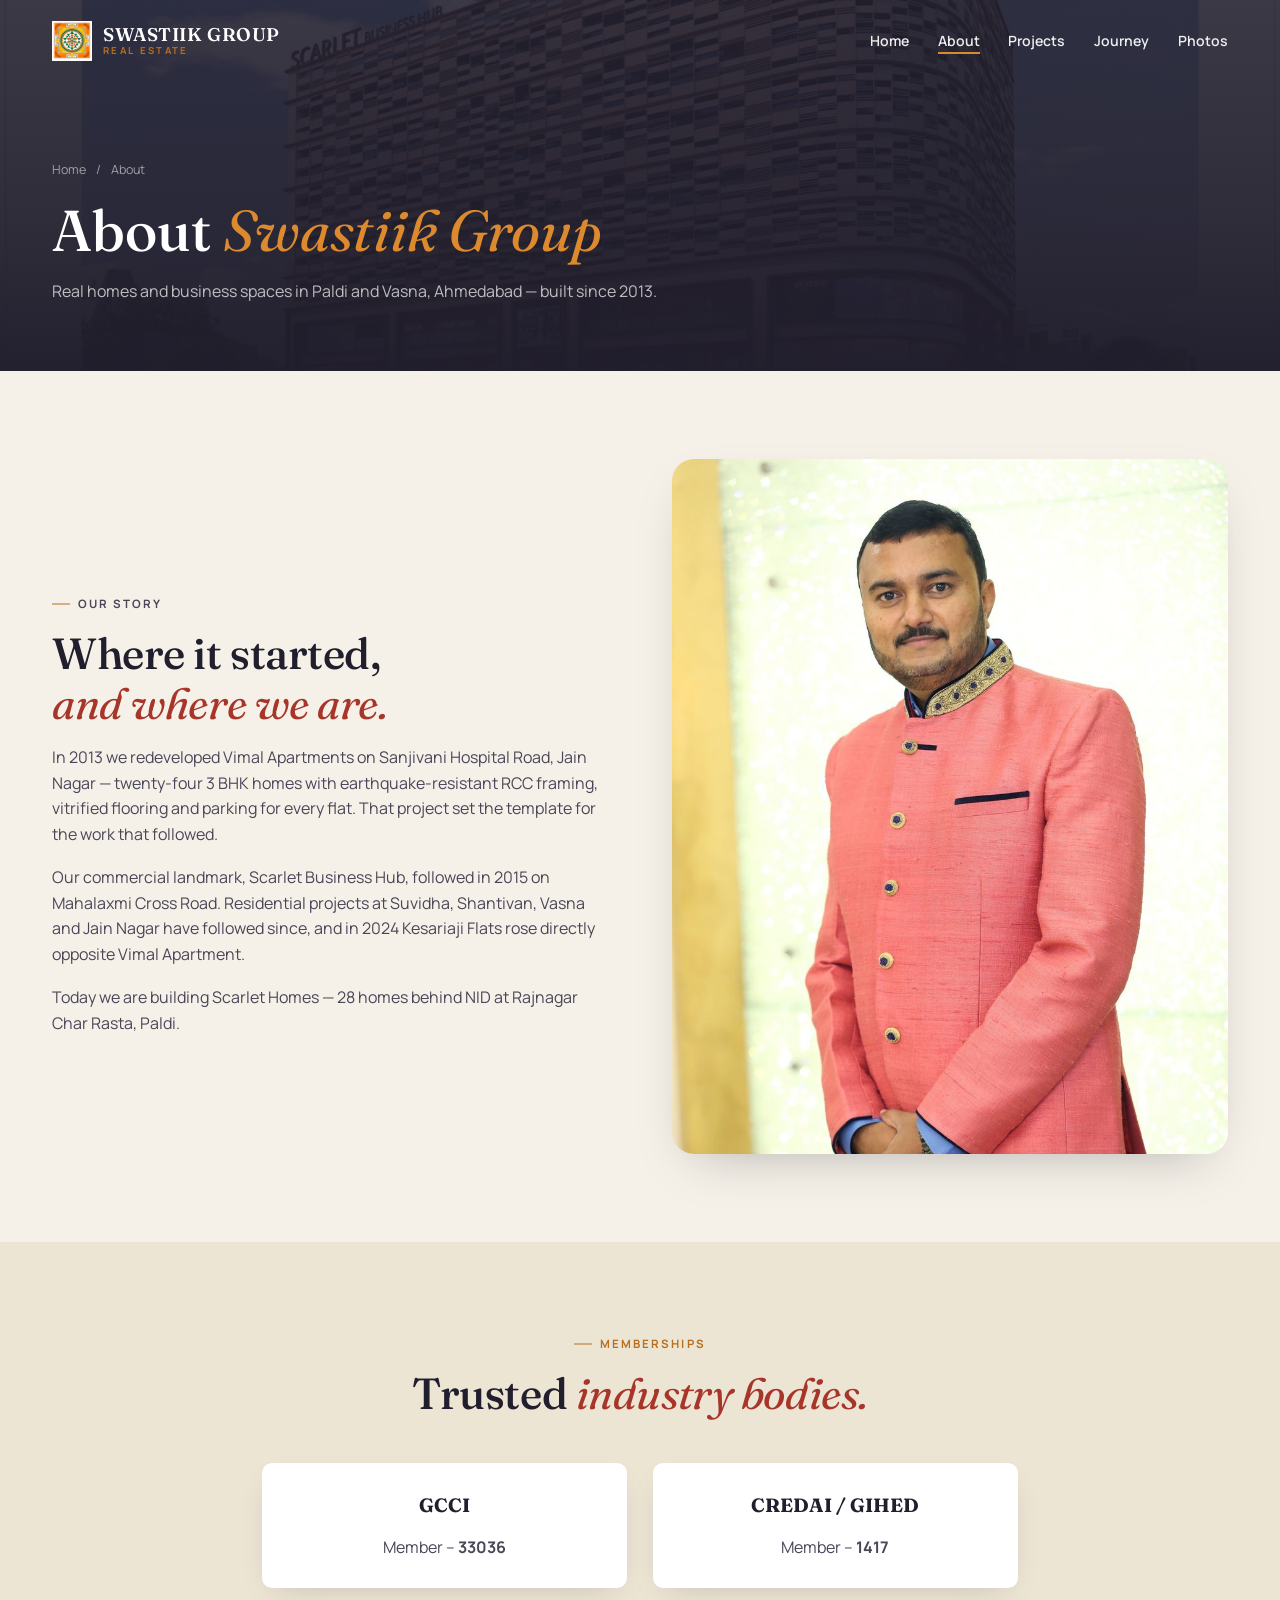
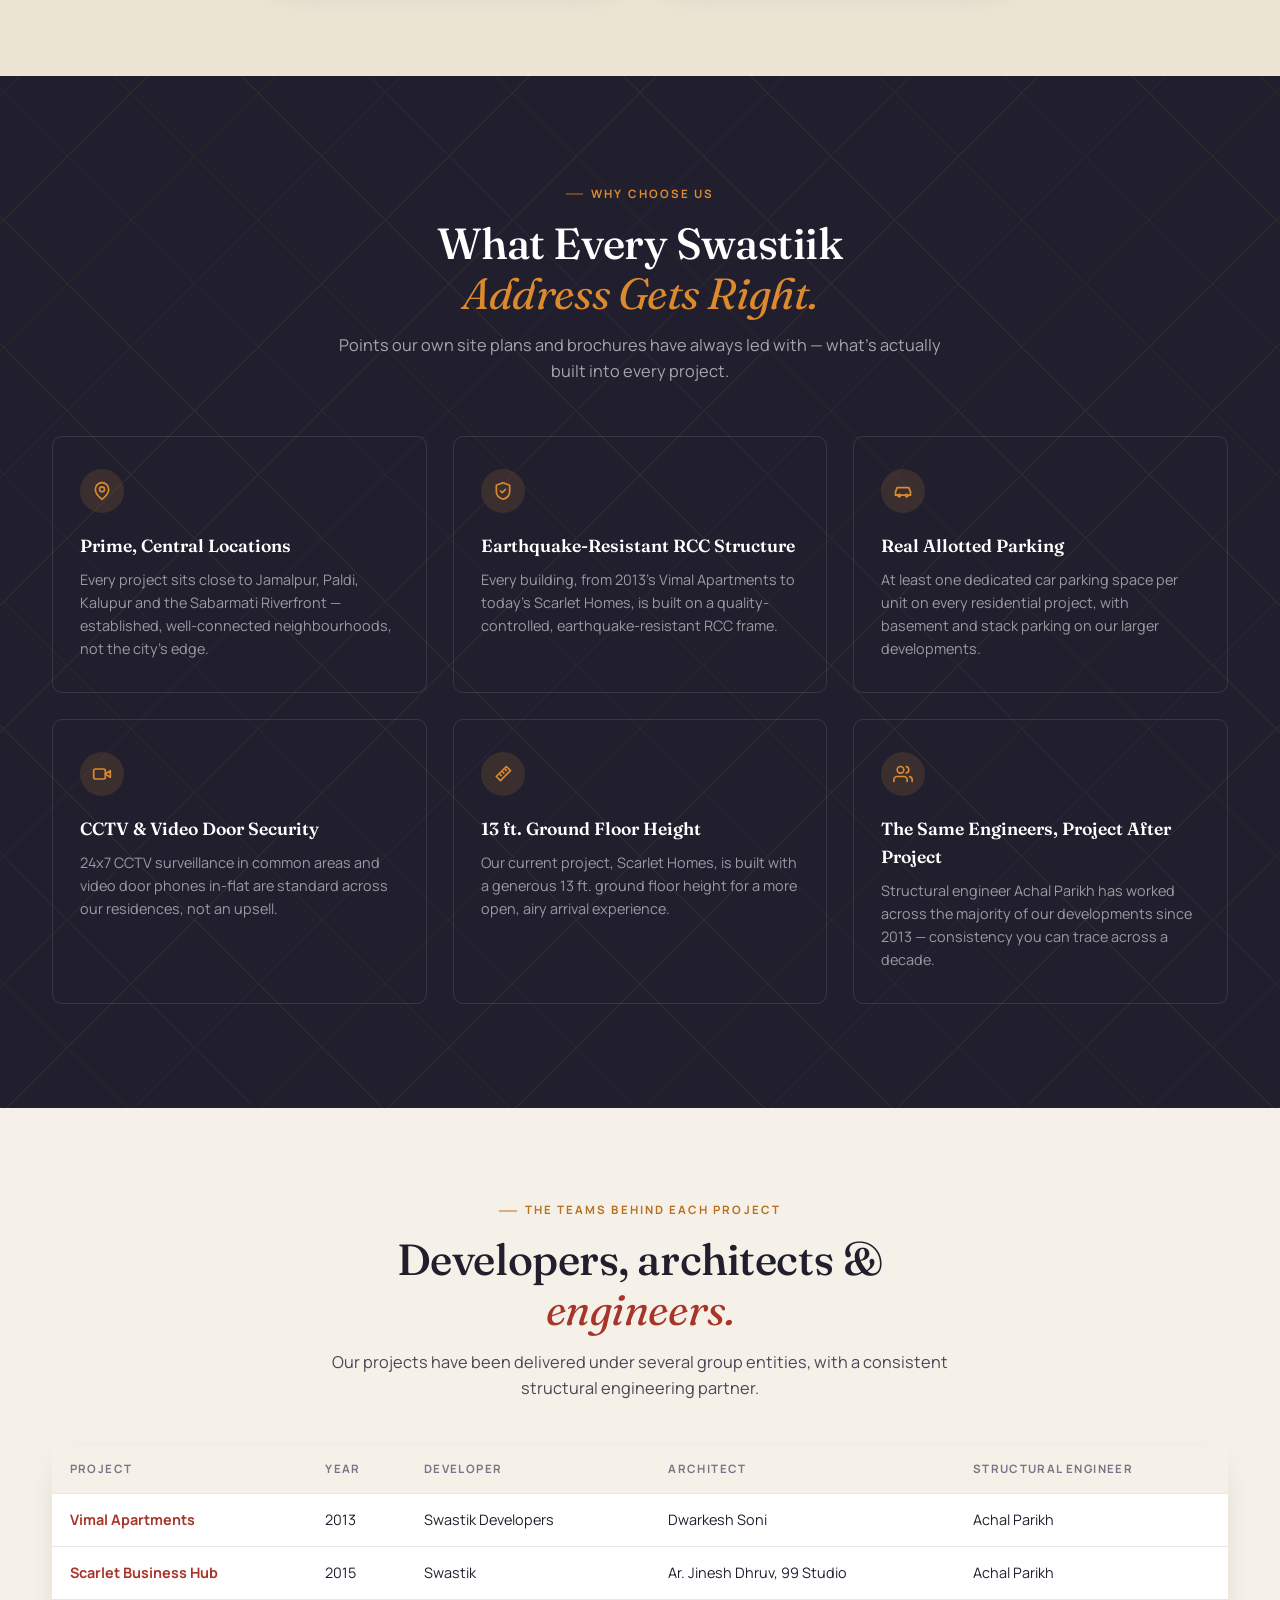
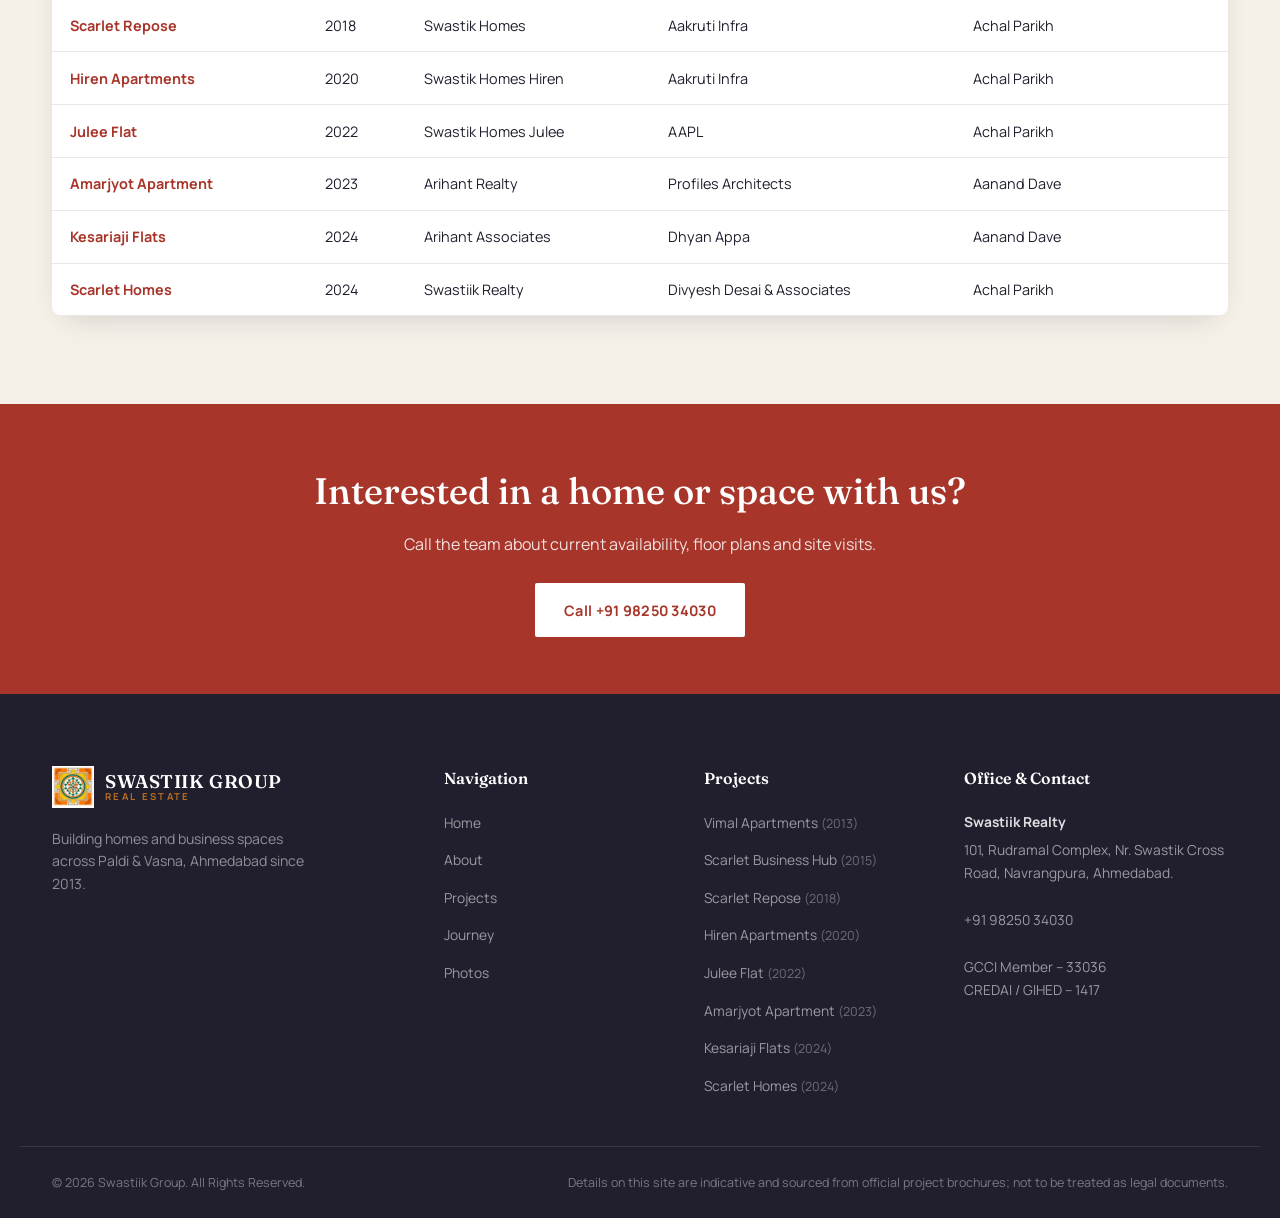
==== about.html @ bd4d8ca1 "update" ====
<!DOCTYPE html>
<html lang="en">
<head>
<meta charset="UTF-8">
<meta name="viewport" content="width=device-width, initial-scale=1.0, viewport-fit=cover">
<title>About Us | Swastiik Group, Ahmedabad</title>
<meta name="description" content="The story of Swastiik Group — residential and commercial real estate developers in Paldi and Vasna, Ahmedabad, since 2013.">
<link rel="canonical" href="https://swastiikgroup.com/about.html">
<link rel="icon" type="image/png" href="images/favicon.png">
<meta property="og:title" content="About Us | Swastiik Group, Ahmedabad">
<meta property="og:description" content="The story of Swastiik Group — residential and commercial real estate developers in Paldi and Vasna, Ahmedabad, since 2013.">
<meta property="og:type" content="website">
<meta property="og:url" content="https://swastiikgroup.com/about.html">
<meta property="og:image" content="https://swastiikgroup.com/images/projects/sbh_hero_day.jpg">
<meta name="theme-color" content="#211f2e">
<script>document.documentElement.classList.add("js")</script>
<link rel="preconnect" href="https://fonts.googleapis.com">
<link rel="preconnect" href="https://fonts.gstatic.com" crossorigin>
<link href="https://fonts.googleapis.com/css2?family=Fraunces:ital,wght@0,400;0,500;0,600;1,400;1,500&family=Manrope:wght@400;500;600;700;800&display=swap" rel="stylesheet">
<link rel="stylesheet" href="style.css">
<link rel="stylesheet" href="pages.css">
</head>
<body>

<nav id="navbar" class="navbar">
 <div class="nav-container">
  <a href="index.html" class="nav-logo"><img src="images/logo.png" alt="Swastiik Group logo"><div class="logo-text"><span class="logo-name">SWASTIIK GROUP</span><span class="logo-sub">Real Estate</span></div></a>
  <ul class="nav-links"><li><a href="index.html" class="nav-link">Home</a></li><li><a href="about.html" class="nav-link active">About</a></li><li><a href="projects.html" class="nav-link">Projects</a></li><li><a href="journey.html" class="nav-link">Journey</a></li><li><a href="photo.html" class="nav-link">Photos</a></li></ul>
  <button class="hamburger" id="hamburger" aria-label="Toggle menu" aria-expanded="false"><span></span><span></span><span></span></button>
 </div>
 <div class="mobile-menu" id="mobileMenu"><ul class="mobile-nav-links"><li><a href="index.html" class="mobile-nav-link">Home</a></li><li><a href="about.html" class="mobile-nav-link active">About</a></li><li><a href="projects.html" class="mobile-nav-link">Projects</a></li><li><a href="journey.html" class="mobile-nav-link">Journey</a></li><li><a href="photo.html" class="mobile-nav-link">Photos</a></li></ul></div>
</nav>
<header class="page-hero"><div class="hero-media"><img src="images/projects/sbh_hero_day.jpg" alt=""></div><div class="hero-overlay"></div><div class="container"><p class="crumbs"><a href="index.html">Home</a> <span>/</span> About</p><h1>About <em>Swastiik Group</em></h1><p class="lead">Real homes and business spaces in Paldi and Vasna, Ahmedabad — built since 2013.</p></div></header>
<section class="section"><div class="container split"><div class="reveal"><p class="section-eyebrow">Our Story</p><h2 class="section-title">Where it started,<br><em>and where we are.</em></h2>
<p>In 2013 we redeveloped Vimal Apartments on Sanjivani Hospital Road, Jain Nagar — twenty-four 3 BHK homes with earthquake-resistant RCC framing, vitrified flooring and parking for every flat. That project set the template for the work that followed.</p>
<p>Our commercial landmark, Scarlet Business Hub, followed in 2015 on Mahalaxmi Cross Road. Residential projects at Suvidha, Shantivan, Vasna and Jain Nagar have followed since, and in 2024 Kesariaji Flats rose directly opposite Vimal Apartment.</p>
<p>Today we are building Scarlet Homes — 28 homes behind NID at Rajnagar Char Rasta, Paldi.</p></div>
<div class="split-media reveal"><img src="images/about.jpg" alt="Swastiik Group" loading="lazy" style="object-position:50% 18%"></div></div></section>
<section class="section alt"><div class="section-header"><p class="section-eyebrow">Memberships</p><h2 class="section-title">Trusted <em>industry bodies.</em></h2></div><div class="container grid-3" style="max-width:820px;grid-template-columns:1fr 1fr"><div class="card reveal center"><h3>GCCI</h3><p class="lead-p" style="color:var(--color-ink-soft)">Member &ndash; <strong>33036</strong></p></div><div class="card reveal center"><h3>CREDAI / GIHED</h3><p class="lead-p" style="color:var(--color-ink-soft)">Member &ndash; <strong>1417</strong></p></div></div></section>
<section class="whyus-section"><div class="yantra-lines"></div><div style="position:relative;z-index:1"><div class="section-header"><p class="section-eyebrow" style="color:var(--color-saffron)">Why Choose Us</p><h2 class="section-title section-title-light">What Every Swastiik<br><em>Address Gets Right.</em></h2><p class="section-desc" style=color:rgba(255,255,255,.6)>Points our own site plans and brochures have always led with — what's actually built into every project.</p></div></div><div class="whyus-grid"><div class="whyus-card reveal"><div class="whyus-icon"><i data-lucide="map-pin" class=""></i></div><h3>Prime, Central Locations</h3><p>Every project sits close to Jamalpur, Paldi, Kalupur and the Sabarmati Riverfront — established, well-connected neighbourhoods, not the city's edge.</p></div><div class="whyus-card reveal"><div class="whyus-icon"><i data-lucide="shield-check" class=""></i></div><h3>Earthquake-Resistant RCC Structure</h3><p>Every building, from 2013's Vimal Apartments to today's Scarlet Homes, is built on a quality-controlled, earthquake-resistant RCC frame.</p></div><div class="whyus-card reveal"><div class="whyus-icon"><i data-lucide="car" class=""></i></div><h3>Real Allotted Parking</h3><p>At least one dedicated car parking space per unit on every residential project, with basement and stack parking on our larger developments.</p></div><div class="whyus-card reveal"><div class="whyus-icon"><i data-lucide="video" class=""></i></div><h3>CCTV &amp; Video Door Security</h3><p>24x7 CCTV surveillance in common areas and video door phones in-flat are standard across our residences, not an upsell.</p></div><div class="whyus-card reveal"><div class="whyus-icon"><i data-lucide="ruler" class=""></i></div><h3>13 ft. Ground Floor Height</h3><p>Our current project, Scarlet Homes, is built with a generous 13 ft. ground floor height for a more open, airy arrival experience.</p></div><div class="whyus-card reveal"><div class="whyus-icon"><i data-lucide="users" class=""></i></div><h3>The Same Engineers, Project After Project</h3><p>Structural engineer Achal Parikh has worked across the majority of our developments since 2013 — consistency you can trace across a decade.</p></div></div></section>
<section class="section"><div class="section-header"><p class="section-eyebrow">The Teams Behind Each Project</p><h2 class="section-title">Developers, architects &amp;<br><em>engineers.</em></h2><p class="section-desc">Our projects have been delivered under several group entities, with a consistent structural engineering partner.</p></div>
<div class="container"><div class="table-wrap reveal"><table class="data"><thead><tr><th>Project</th><th>Year</th><th>Developer</th><th>Architect</th><th>Structural Engineer</th></tr></thead><tbody><tr><td><a href="project-vimal.html">Vimal Apartments</a></td><td>2013</td><td>Swastik Developers</td><td>Dwarkesh Soni</td><td>Achal Parikh</td></tr><tr><td><a href="project-scarlet-business-hub.html">Scarlet Business Hub</a></td><td>2015</td><td>Swastik</td><td>Ar. Jinesh Dhruv, 99 Studio</td><td>Achal Parikh</td></tr><tr><td><a href="project-scarlet-repose.html">Scarlet Repose</a></td><td>2018</td><td>Swastik Homes</td><td>Aakruti Infra</td><td>Achal Parikh</td></tr><tr><td><a href="project-hiren.html">Hiren Apartments</a></td><td>2020</td><td>Swastik Homes Hiren</td><td>Aakruti Infra</td><td>Achal Parikh</td></tr><tr><td><a href="project-julee.html">Julee Flat</a></td><td>2022</td><td>Swastik Homes Julee</td><td>AAPL</td><td>Achal Parikh</td></tr><tr><td><a href="project-amarjyot.html">Amarjyot Apartment</a></td><td>2023</td><td>Arihant Realty</td><td>Profiles Architects</td><td>Aanand Dave</td></tr><tr><td><a href="project-kesariaji.html">Kesariaji Flats</a></td><td>2024</td><td>Arihant Associates</td><td>Dhyan Appa</td><td>Aanand Dave</td></tr><tr><td><a href="project-scarlet-homes.html">Scarlet Homes</a></td><td>2024</td><td>Swastiik Realty</td><td>Divyesh Desai &amp; Associates</td><td>Achal Parikh</td></tr></tbody></table></div></div></section>
<section class="cta-band"><div class="container reveal"><h2>Interested in a home or space with us?</h2><p>Call the team about current availability, floor plans and site visits.</p><a class="btn" href="tel:+919825034030">Call +91 98250 34030</a></div></section>
<footer class="footer">
 <div class="footer-inner">
  <div class="footer-brand">
   <div class="footer-logo"><img src="images/logo.png" alt="Swastiik Group logo"><div class="logo-text"><span class="logo-name">SWASTIIK GROUP</span><span class="logo-sub">Real Estate</span></div></div>
   <p class="footer-tagline">Building homes and business spaces across Paldi &amp; Vasna, Ahmedabad since 2013.</p>
  </div>
  <div class="footer-col"><h4>Navigation</h4><ul><li><a href="index.html">Home</a></li><li><a href="about.html">About</a></li><li><a href="projects.html">Projects</a></li><li><a href="journey.html">Journey</a></li><li><a href="photo.html">Photos</a></li></ul></div>
  <div class="footer-col"><h4>Projects</h4><ul><li><a href="project-vimal.html">Vimal Apartments <span>(2013)</span></a></li><li><a href="project-scarlet-business-hub.html">Scarlet Business Hub <span>(2015)</span></a></li><li><a href="project-scarlet-repose.html">Scarlet Repose <span>(2018)</span></a></li><li><a href="project-hiren.html">Hiren Apartments <span>(2020)</span></a></li><li><a href="project-julee.html">Julee Flat <span>(2022)</span></a></li><li><a href="project-amarjyot.html">Amarjyot Apartment <span>(2023)</span></a></li><li><a href="project-kesariaji.html">Kesariaji Flats <span>(2024)</span></a></li><li><a href="project-scarlet-homes.html">Scarlet Homes <span>(2024)</span></a></li></ul></div>
  <div class="footer-col"><h4>Office &amp; Contact</h4><div class="footer-address-block"><strong>Swastiik Realty</strong>101, Rudramal Complex, Nr. Swastik Cross Road, Navrangpura, Ahmedabad.<br><br><a href="tel:+919825034030">+91 98250 34030</a><br><br>GCCI Member &ndash; 33036<br>CREDAI / GIHED &ndash; 1417</div></div>
 </div>
 <div class="footer-bottom"><p>&copy; 2026 Swastiik Group. All Rights Reserved.</p>
  <div class="footer-legal"><span>Details on this site are indicative and sourced from official project brochures; not to be treated as legal documents.</span></div></div>
</footer>
<script src="site.js"></script>
</body>
</html>
---- style.css ----
/* ==========================================
   SWASTIIK GROUP — REAL ESTATE
   style.css
   Design language derived from the group's own
   brand materials: the Sriyantra mark (triangular
   geometry, saffron/green/maroon), and the diamond
   motif used across the Scarlet Homes brochure.
   ========================================== */

:root {
  /* Palette — pulled from the brand's own brochures & logo */
  --color-stone: #f5f1e8;
  --color-stone-deep: #ece5d4;
  --color-ink: #211f2e;
  --color-ink-soft: #4a4658;
  --color-saffron: #dd8a2e;
  --color-saffron-deep: #b96f1f;
  --color-maroon: #a8352a;
  --color-maroon-deep: #862a21;
  --color-green: #2f6b52;
  --color-gold: #c9a227;
  --color-white: #ffffff;
  --color-muted: #7a7488;
  --color-border: rgba(33, 31, 46, 0.1);

  --font-display: "Fraunces", "Georgia", serif;
  --font-body: "Manrope", "Inter", sans-serif;

  --container: 1240px;
  --radius-sm: 4px;
  --radius-md: 10px;
  --radius-lg: 22px;

  --shadow-soft: 0 20px 50px -25px rgba(33, 31, 46, 0.35);
  --shadow-card: 0 10px 30px -15px rgba(33, 31, 46, 0.25);
}

* {
  margin: 0;
  padding: 0;
  box-sizing: border-box;
}

html {
  scroll-behavior: smooth;
}

body {
  font-family: var(--font-body);
  background: var(--color-stone);
  color: var(--color-ink);
  line-height: 1.6;
  -webkit-font-smoothing: antialiased;
  overflow-x: hidden;
}

body.no-scroll {
  overflow: hidden;
}

img {
  max-width: 100%;
  display: block;
}

a {
  text-decoration: none;
  color: inherit;
}

ul {
  list-style: none;
}

button {
  font-family: inherit;
  cursor: pointer;
  border: none;
  background: none;
}

.section-eyebrow {
  font-family: var(--font-body);
  font-weight: 700;
  font-size: 0.72rem;
  letter-spacing: 0.18em;
  text-transform: uppercase;
  color: var(--color-saffron-deep);
  margin-bottom: 0.9rem;
  display: inline-block;
  position: relative;
  padding-left: 1.6rem;
}
.section-eyebrow::before {
  content: "";
  position: absolute;
  left: 0;
  top: 50%;
  width: 1.1rem;
  height: 1px;
  background: var(--color-saffron-deep);
  transform: translateY(-50%) rotate(0deg);
}

.section-title {
  font-family: var(--font-display);
  font-weight: 500;
  font-size: clamp(1.9rem, 3.4vw, 2.9rem);
  line-height: 1.15;
  letter-spacing: -0.01em;
  color: var(--color-ink);
}
.section-title em {
  font-style: italic;
  font-weight: 400;
  color: var(--color-maroon);
}
.section-title-light {
  color: var(--color-white);
}
.section-title-light em {
  color: var(--color-saffron);
}

.section-desc {
  max-width: 620px;
  color: var(--color-ink-soft);
  font-size: 1.02rem;
  margin-top: 0.9rem;
}

.section-header {
  max-width: 720px;
  margin: 0 auto 3.2rem;
  text-align: center;
}
.section-header .section-desc {
  margin-left: auto;
  margin-right: auto;
}

.container {
  max-width: var(--container);
  margin: 0 auto;
  padding: 0 2rem;
}

/* Diamond / yantra motif — the site's signature framing device,
   echoing the rotated-diamond logo frame used on the Scarlet
   Homes brochure cover. */
.diamond-frame {
  position: relative;
}
.diamond-frame::before {
  content: "";
  position: absolute;
  inset: -14px;
  border: 1px solid var(--color-gold);
  transform: rotate(45deg);
  opacity: 0.5;
  pointer-events: none;
}

.yantra-lines {
  position: absolute;
  inset: 0;
  overflow: hidden;
  pointer-events: none;
  opacity: 0.08;
  background-image:
    repeating-linear-gradient(45deg, var(--color-gold) 0, var(--color-gold) 1px, transparent 1px, transparent 90px),
    repeating-linear-gradient(-45deg, var(--color-gold) 0, var(--color-gold) 1px, transparent 1px, transparent 90px);
}

.btn {
  display: inline-flex;
  align-items: center;
  gap: 0.5rem;
  font-family: var(--font-body);
  font-weight: 700;
  font-size: 0.9rem;
  letter-spacing: 0.02em;
  padding: 0.95rem 1.8rem;
  border-radius: 2px;
  transition: all 0.25s ease;
  white-space: nowrap;
}
.btn i {
  width: 16px;
  height: 16px;
}
.icon-svg {
  display: inline-flex;
  align-items: center;
  justify-content: center;
}
.icon-svg svg {
  width: 100%;
  height: 100%;
}
.btn-primary {
  background: var(--color-maroon);
  color: var(--color-white);
}
.btn-primary:hover {
  background: var(--color-maroon-deep);
  transform: translateY(-2px);
}
.btn-outline {
  border: 1px solid rgba(255, 255, 255, 0.5);
  color: var(--color-white);
}
.btn-outline:hover {
  background: rgba(255, 255, 255, 0.12);
}
.btn-dark {
  border: 1px solid var(--color-ink);
  color: var(--color-ink);
}
.btn-dark:hover {
  background: var(--color-ink);
  color: var(--color-white);
}
.btn-full {
  width: 100%;
  justify-content: center;
}

.badge {
  display: inline-block;
  font-size: 0.68rem;
  font-weight: 700;
  letter-spacing: 0.08em;
  text-transform: uppercase;
  padding: 0.35rem 0.75rem;
  border-radius: 2px;
}
.badge-completed {
  background: rgba(47, 107, 82, 0.12);
  color: var(--color-green);
}
.badge-ongoing {
  background: rgba(168, 53, 42, 0.12);
  color: var(--color-maroon);
}

.reveal {
  opacity: 0;
  transform: translateY(24px);
  transition: opacity 0.7s ease, transform 0.7s ease;
}
.reveal.revealed {
  opacity: 1;
  transform: none;
}

/* ==================== SPLASH SCREEN ==================== */
.splash-screen {
  position: fixed;
  inset: 0;
  z-index: 9999;
  background: var(--color-ink);
  display: flex;
  align-items: center;
  justify-content: center;
  flex-direction: column;
  gap: 1.6rem;
  transition: opacity 0.7s ease, visibility 0.7s ease;
}
.splash-screen.splash-hide {
  opacity: 0;
  visibility: hidden;
  pointer-events: none;
}
.splash-mark {
  position: relative;
  width: 108px;
  height: 108px;
}
.splash-mark img {
  width: 100%;
  height: 100%;
  object-fit: contain;
  animation: splashPulse 1.8s ease-in-out infinite;
}
.splash-ring {
  position: absolute;
  inset: -18px;
  border: 1px solid rgba(221, 138, 46, 0.5);
  transform: rotate(45deg);
  animation: splashSpin 3.2s linear infinite;
}
.splash-wordmark {
  font-family: var(--font-display);
  color: var(--color-white);
  letter-spacing: 0.14em;
  font-size: 1.05rem;
  text-transform: uppercase;
}
.splash-wordmark span {
  color: var(--color-saffron);
}
.splash-sub {
  color: rgba(255, 255, 255, 0.45);
  font-size: 0.72rem;
  letter-spacing: 0.22em;
  text-transform: uppercase;
  margin-top: -1rem;
}

@keyframes splashPulse {
  0%, 100% { transform: scale(1); opacity: 1; }
  50% { transform: scale(1.06); opacity: 0.85; }
}
@keyframes splashSpin {
  from { transform: rotate(45deg); }
  to { transform: rotate(405deg); }
}

/* ==================== NAVBAR ==================== */
.navbar {
  position: fixed;
  top: 0;
  left: 0;
  right: 0;
  z-index: 500;
  padding: 1.3rem 0;
  transition: all 0.35s ease;
  background: transparent;
}
.navbar.scrolled {
  background: rgba(245, 241, 232, 0.92);
  backdrop-filter: blur(10px);
  padding: 0.85rem 0;
  box-shadow: 0 2px 20px rgba(33, 31, 46, 0.06);
}
.nav-container {
  max-width: var(--container);
  margin: 0 auto;
  padding: 0 2rem;
  display: flex;
  align-items: center;
  justify-content: space-between;
}
.nav-logo {
  display: flex;
  align-items: center;
  gap: 0.7rem;
}
.nav-logo img {
  width: 40px;
  height: 40px;
  object-fit: contain;
}
.logo-text {
  display: flex;
  flex-direction: column;
  line-height: 1.1;
}
.logo-name {
  font-family: var(--font-display);
  font-weight: 600;
  font-size: 1.15rem;
  letter-spacing: 0.03em;
  color: var(--color-ink);
}
.navbar:not(.scrolled) .logo-name {
  color: var(--color-white);
}
.logo-sub {
  font-size: 0.6rem;
  letter-spacing: 0.24em;
  color: var(--color-saffron-deep);
  text-transform: uppercase;
  font-weight: 700;
}
.nav-links {
  display: flex;
  gap: 2.2rem;
}
.nav-link {
  font-size: 0.88rem;
  font-weight: 600;
  color: var(--color-ink);
  position: relative;
  padding-bottom: 4px;
}
.navbar:not(.scrolled) .nav-link {
  color: rgba(255, 255, 255, 0.92);
}
.nav-link::after {
  content: "";
  position: absolute;
  left: 0;
  bottom: 0;
  width: 0;
  height: 2px;
  background: var(--color-saffron);
  transition: width 0.25s ease;
}
.nav-link.active::after,
.nav-link:hover::after {
  width: 100%;
}
.hamburger {
  display: none;
  flex-direction: column;
  gap: 5px;
  width: 26px;
}
.hamburger span {
  height: 2px;
  background: var(--color-ink);
  transition: all 0.25s ease;
}
.navbar:not(.scrolled) .hamburger span {
  background: var(--color-white);
}
.hamburger.active span:nth-child(1) { transform: translateY(7px) rotate(45deg); }
.hamburger.active span:nth-child(2) { opacity: 0; }
.hamburger.active span:nth-child(3) { transform: translateY(-7px) rotate(-45deg); }

.mobile-menu {
  position: fixed;
  top: 0;
  right: -100%;
  width: min(320px, 82vw);
  height: 100vh;
  background: var(--color-ink);
  z-index: 600;
  transition: right 0.35s ease;
  padding: 6rem 2rem 2rem;
}
.mobile-menu.open {
  right: 0;
}
.mobile-nav-links {
  display: flex;
  flex-direction: column;
  gap: 1.6rem;
}
.mobile-nav-link {
  color: var(--color-white);
  font-size: 1.05rem;
  font-weight: 600;
}

/* ==================== HERO ==================== */
.hero {
  position: relative;
  min-height: 100vh;
  display: flex;
  align-items: center;
  background: linear-gradient(160deg, #201d2c 0%, #2c2438 55%, #3a2a2e 100%);
  overflow: hidden;
}
.hero-media {
  position: absolute;
  inset: 0;
}
.hero-media img {
  width: 100%;
  height: 100%;
  object-fit: cover;
  opacity: 0.34;
}
.hero-overlay {
  position: absolute;
  inset: 0;
  background: linear-gradient(180deg, rgba(32, 29, 44, 0.55) 0%, rgba(32, 29, 44, 0.75) 60%, rgba(32, 29, 44, 0.95) 100%);
}
.hero-content {
  position: relative;
  z-index: 2;
  max-width: var(--container);
  margin: 0 auto;
  padding: 8rem 2rem 6rem;
  width: 100%;
}
.hero-eyebrow {
  color: var(--color-saffron);
  font-weight: 700;
  font-size: 0.78rem;
  letter-spacing: 0.2em;
  text-transform: uppercase;
  margin-bottom: 1.4rem;
}
.hero-title {
  font-family: var(--font-display);
  font-weight: 500;
  font-size: clamp(2.6rem, 6vw, 4.6rem);
  line-height: 1.08;
  color: var(--color-white);
  max-width: 780px;
  letter-spacing: -0.01em;
}
.hero-title em {
  font-style: italic;
  font-weight: 400;
  color: var(--color-saffron);
}
.hero-sub {
  color: rgba(255, 255, 255, 0.82);
  font-size: 1.2rem;
  margin-top: 1.4rem;
  max-width: 560px;
  font-family: var(--font-display);
  font-style: italic;
}
.hero-desc {
  color: rgba(255, 255, 255, 0.62);
  max-width: 560px;
  margin-top: 1rem;
  font-size: 1rem;
}
.hero-actions {
  display: flex;
  gap: 1rem;
  margin-top: 2.4rem;
  flex-wrap: wrap;
}
.hero-scroll-indicator {
  position: absolute;
  bottom: 2.2rem;
  left: 50%;
  transform: translateX(-50%);
  z-index: 2;
  display: flex;
  flex-direction: column;
  align-items: center;
  gap: 0.6rem;
  color: rgba(255, 255, 255, 0.5);
  font-size: 0.68rem;
  letter-spacing: 0.2em;
  text-transform: uppercase;
}
.scroll-line {
  width: 1px;
  height: 34px;
  background: linear-gradient(to bottom, rgba(255, 255, 255, 0.6), transparent);
  animation: scrollDown 1.8s ease-in-out infinite;
}
@keyframes scrollDown {
  0% { transform: scaleY(0.3); transform-origin: top; opacity: 0.4; }
  50% { transform: scaleY(1); transform-origin: top; opacity: 1; }
  100% { transform: scaleY(0.3); transform-origin: bottom; opacity: 0.4; }
}

/* ==================== STATS ==================== */
.stats-section {
  background: var(--color-ink);
  padding: 3.2rem 0;
}
.stats-grid {
  max-width: var(--container);
  margin: 0 auto;
  padding: 0 2rem;
  display: grid;
  grid-template-columns: repeat(4, 1fr);
  gap: 2rem;
  text-align: center;
}
.stat-item {
  border-left: 1px solid rgba(255, 255, 255, 0.12);
}
.stat-item:first-child {
  border-left: none;
}
.stat-number,
.stat-display {
  font-family: var(--font-display);
  font-size: clamp(2rem, 3.4vw, 2.8rem);
  font-weight: 500;
  color: var(--color-saffron);
}
.stat-suffix {
  font-family: var(--font-display);
  font-size: clamp(2rem, 3.4vw, 2.8rem);
  color: var(--color-saffron);
}
.stat-label {
  color: rgba(255, 255, 255, 0.6);
  font-size: 0.82rem;
  margin-top: 0.4rem;
  letter-spacing: 0.02em;
}

/* ==================== ONGOING SPOTLIGHT ==================== */
.spotlight-section {
  padding: 6.5rem 0;
  background: var(--color-stone-deep);
  position: relative;
}
.spotlight-inner {
  max-width: var(--container);
  margin: 0 auto;
  padding: 0 2rem;
  display: grid;
  grid-template-columns: 1.05fr 1fr;
  gap: 4rem;
  align-items: center;
}
.spotlight-media {
  position: relative;
  border-radius: var(--radius-lg);
  overflow: hidden;
  box-shadow: var(--shadow-soft);
  aspect-ratio: 4 / 5;
}
.spotlight-media img {
  width: 100%;
  height: 100%;
  object-fit: cover;
}
.spotlight-tag {
  position: absolute;
  top: 1.4rem;
  left: 1.4rem;
  background: var(--color-maroon);
  color: var(--color-white);
  font-size: 0.7rem;
  font-weight: 700;
  letter-spacing: 0.08em;
  text-transform: uppercase;
  padding: 0.55rem 1rem;
  border-radius: 2px;
}
.spotlight-desc {
  color: var(--color-ink-soft);
  margin-top: 1.2rem;
  max-width: 520px;
}
.spotlight-facts {
  display: flex;
  gap: 2.2rem;
  margin-top: 2rem;
}
.spotlight-fact span {
  display: block;
  font-family: var(--font-display);
  font-size: 1.5rem;
  color: var(--color-maroon);
  font-weight: 600;
}
.spotlight-fact p {
  font-size: 0.78rem;
  color: var(--color-muted);
  margin-top: 0.2rem;
}
.spotlight-address {
  display: flex;
  align-items: flex-start;
  gap: 0.5rem;
  margin-top: 1.6rem;
  color: var(--color-ink-soft);
  font-size: 0.92rem;
  max-width: 480px;
}
.spotlight-address i {
  width: 16px;
  height: 16px;
  flex-shrink: 0;
  margin-top: 3px;
  color: var(--color-maroon);
}
.spotlight-content .btn {
  margin-top: 2rem;
}

/* ==================== PROJECTS (COMPLETED) ==================== */
.projects-section {
  padding: 6.5rem 0;
}
.projects-grid {
  max-width: var(--container);
  margin: 0 auto;
  padding: 0 2rem;
  display: grid;
  grid-template-columns: repeat(4, 1fr);
  gap: 1.6rem;
}
.project-card {
  background: var(--color-white);
  border-radius: var(--radius-md);
  overflow: hidden;
  box-shadow: var(--shadow-card);
  cursor: pointer;
  transition: transform 0.3s ease, box-shadow 0.3s ease;
}
.project-card:hover {
  transform: translateY(-6px);
  box-shadow: 0 26px 50px -20px rgba(33, 31, 46, 0.32);
}
.project-card-media {
  position: relative;
  aspect-ratio: 3 / 4;
  overflow: hidden;
}
.project-card-media img {
  width: 100%;
  height: 100%;
  object-fit: cover;
  transition: transform 0.5s ease;
}
.project-card:hover .project-card-media img {
  transform: scale(1.06);
}
.project-year-tag {
  position: absolute;
  bottom: 0.8rem;
  left: 0.8rem;
  background: rgba(33, 31, 46, 0.82);
  color: var(--color-white);
  font-size: 0.7rem;
  font-weight: 700;
  letter-spacing: 0.05em;
  padding: 0.35rem 0.7rem;
  border-radius: 2px;
}
.project-card-body {
  padding: 1.3rem 1.3rem 1.5rem;
}
.project-card-body h3 {
  font-family: var(--font-display);
  font-size: 1.2rem;
  font-weight: 600;
  margin-top: 0.6rem;
  color: var(--color-ink);
}
.project-card-meta {
  font-size: 0.84rem;
  color: var(--color-muted);
  margin-top: 0.3rem;
}
.project-card-loc {
  display: flex;
  align-items: flex-start;
  gap: 0.35rem;
  font-size: 0.78rem;
  color: var(--color-ink-soft);
  margin-top: 0.6rem;
}
.project-card-loc i {
  width: 13px;
  height: 13px;
  flex-shrink: 0;
  margin-top: 2px;
  color: var(--color-saffron-deep);
}
.project-card-link {
  display: inline-flex;
  align-items: center;
  gap: 0.4rem;
  font-size: 0.78rem;
  font-weight: 700;
  color: var(--color-maroon);
  margin-top: 1rem;
}
.project-card-link i {
  width: 13px;
  height: 13px;
}

/* ==================== WHY US ==================== */
.whyus-section {
  background: var(--color-ink);
  padding: 6.5rem 0;
  position: relative;
  overflow: hidden;
}
.whyus-grid {
  max-width: var(--container);
  margin: 0 auto;
  padding: 0 2rem;
  display: grid;
  grid-template-columns: repeat(3, 1fr);
  gap: 1.6rem;
  position: relative;
  z-index: 1;
}
.whyus-card {
  padding: 2rem 1.7rem;
  border: 1px solid rgba(255, 255, 255, 0.1);
  border-radius: var(--radius-md);
  transition: border-color 0.3s ease, background 0.3s ease;
}
.whyus-card:hover {
  border-color: rgba(221, 138, 46, 0.5);
  background: rgba(255, 255, 255, 0.03);
}
.whyus-icon {
  width: 44px;
  height: 44px;
  border-radius: 50%;
  background: rgba(221, 138, 46, 0.14);
  display: flex;
  align-items: center;
  justify-content: center;
  margin-bottom: 1.2rem;
}
.whyus-icon i {
  width: 20px;
  height: 20px;
  color: var(--color-saffron);
}
.whyus-card h3 {
  font-family: var(--font-display);
  font-size: 1.1rem;
  color: var(--color-white);
  font-weight: 600;
  margin-bottom: 0.5rem;
}
.whyus-card p {
  color: rgba(255, 255, 255, 0.55);
  font-size: 0.9rem;
}

/* ==================== GALLERY ==================== */
.gallery-section {
  padding: 6.5rem 0;
}
.gallery-masonry {
  max-width: var(--container);
  margin: 0 auto;
  padding: 0 2rem;
  columns: 4;
  column-gap: 1.2rem;
}
.gallery-item {
  break-inside: avoid;
  margin-bottom: 1.2rem;
  border-radius: var(--radius-md);
  overflow: hidden;
  position: relative;
  cursor: pointer;
}
.gallery-item img {
  width: 100%;
  display: block;
  transition: transform 0.4s ease;
}
.gallery-item:hover img {
  transform: scale(1.05);
}
.gallery-caption {
  position: absolute;
  bottom: 0;
  left: 0;
  right: 0;
  padding: 1.6rem 1rem 0.8rem;
  background: linear-gradient(0deg, rgba(0, 0, 0, 0.68), transparent);
  color: var(--color-white);
  font-size: 0.8rem;
  font-weight: 600;
  opacity: 0;
  transition: opacity 0.3s ease;
}
.gallery-item:hover .gallery-caption {
  opacity: 1;
}

/* ==================== FOOTER ==================== */
.footer {
  background: var(--color-ink);
  padding: 4.5rem 0 0;
  position: relative;
}
.footer-inner {
  max-width: var(--container);
  margin: 0 auto;
  padding: 0 2rem;
  display: grid;
  grid-template-columns: 1.6fr 1fr 1fr 1.2fr;
  gap: 2.5rem;
  padding-bottom: 3rem;
  border-bottom: 1px solid rgba(255, 255, 255, 0.1);
}
.footer-logo {
  display: flex;
  align-items: center;
  gap: 0.7rem;
}
.footer-logo img {
  width: 42px;
  height: 42px;
  object-fit: contain;
}
.footer-logo .logo-name {
  color: var(--color-white);
}
.footer-tagline {
  color: rgba(255, 255, 255, 0.5);
  font-size: 0.88rem;
  margin-top: 1.2rem;
  max-width: 260px;
}
.footer-col h4 {
  color: var(--color-white);
  font-family: var(--font-display);
  font-weight: 600;
  font-size: 1rem;
  margin-bottom: 1.1rem;
}
.footer-col ul {
  display: flex;
  flex-direction: column;
  gap: 0.75rem;
}
.footer-col a {
  color: rgba(255, 255, 255, 0.55);
  font-size: 0.86rem;
  transition: color 0.2s ease;
}
.footer-col a:hover {
  color: var(--color-saffron);
}
.footer-col a span {
  color: rgba(255, 255, 255, 0.35);
  font-size: 0.78rem;
}
.footer-address-block {
  color: rgba(255, 255, 255, 0.55);
  font-size: 0.86rem;
  line-height: 1.7;
}
.footer-address-block strong {
  color: rgba(255, 255, 255, 0.85);
  display: block;
  margin-bottom: 0.3rem;
}
.footer-bottom {
  max-width: var(--container);
  margin: 0 auto;
  padding: 1.6rem 2rem;
  display: flex;
  justify-content: space-between;
  align-items: center;
  color: rgba(255, 255, 255, 0.4);
  font-size: 0.78rem;
  flex-wrap: wrap;
  gap: 0.6rem;
}
.footer-legal {
  display: flex;
  gap: 0.9rem;
}
.footer-legal a {
  color: rgba(255, 255, 255, 0.4);
}

/* ==================== PROJECT MODAL ==================== */
.modal-backdrop {
  position: fixed;
  inset: 0;
  z-index: 800;
  background: rgba(20, 18, 28, 0.72);
  backdrop-filter: blur(4px);
  display: flex;
  align-items: flex-start;
  justify-content: center;
  padding: 3.5vh 1.2rem;
  opacity: 0;
  visibility: hidden;
  transition: opacity 0.3s ease, visibility 0.3s ease;
  overflow-y: auto;
}
.modal-backdrop.open {
  opacity: 1;
  visibility: visible;
}
.project-modal {
  background: var(--color-white);
  border-radius: var(--radius-lg);
  max-width: 880px;
  width: 100%;
  position: relative;
  overflow: hidden;
  transform: translateY(20px);
  transition: transform 0.3s ease;
}
.modal-backdrop.open .project-modal {
  transform: translateY(0);
}
.modal-close {
  position: absolute;
  top: 1.1rem;
  right: 1.1rem;
  z-index: 10;
  width: 38px;
  height: 38px;
  border-radius: 50%;
  background: rgba(255, 255, 255, 0.92);
  display: flex;
  align-items: center;
  justify-content: center;
  box-shadow: 0 4px 14px rgba(0, 0, 0, 0.15);
}
.modal-close i {
  width: 18px;
  height: 18px;
  color: var(--color-ink);
}

.modal-hero {
  width: 100%;
  aspect-ratio: 16 / 9;
  overflow: hidden;
}
.modal-hero img {
  width: 100%;
  height: 100%;
  object-fit: cover;
}

.modal-gallery-main {
  width: 100%;
  aspect-ratio: 16 / 9;
  overflow: hidden;
}
.modal-gallery-main img {
  width: 100%;
  height: 100%;
  object-fit: cover;
}
.modal-gallery-thumbs {
  display: flex;
  gap: 0.5rem;
  padding: 0.7rem 1.6rem;
  background: var(--color-stone);
}
.modal-thumb {
  width: 64px;
  height: 48px;
  border-radius: 4px;
  overflow: hidden;
  opacity: 0.55;
  transition: opacity 0.2s ease, outline 0.2s ease;
}
.modal-thumb.active,
.modal-thumb:hover {
  opacity: 1;
  outline: 2px solid var(--color-saffron-deep);
}
.modal-thumb img {
  width: 100%;
  height: 100%;
  object-fit: cover;
}

.modal-body {
  padding: 2rem 2rem 2.4rem;
}
.modal-title-row {
  display: flex;
  align-items: center;
  gap: 0.9rem;
  margin-bottom: 0.9rem;
}
.modal-year {
  font-size: 0.8rem;
  color: var(--color-muted);
  font-weight: 600;
}
.modal-body h2 {
  font-family: var(--font-display);
  font-size: 1.9rem;
  font-weight: 600;
  color: var(--color-ink);
}
.modal-config {
  color: var(--color-saffron-deep);
  font-weight: 700;
  font-size: 0.88rem;
  margin-top: 0.4rem;
}
.modal-desc {
  color: var(--color-ink-soft);
  margin-top: 1.1rem;
  font-size: 0.96rem;
}
.modal-subhead {
  font-family: var(--font-display);
  font-size: 1.05rem;
  font-weight: 600;
  margin-top: 2rem;
  margin-bottom: 0.9rem;
  color: var(--color-ink);
  border-top: 1px solid var(--color-border);
  padding-top: 1.6rem;
}
.spec-grid {
  display: grid;
  grid-template-columns: 1fr 1fr;
  gap: 0.7rem 1.5rem;
}
.spec-row {
  display: flex;
  justify-content: space-between;
  border-bottom: 1px dashed var(--color-border);
  padding-bottom: 0.5rem;
  font-size: 0.86rem;
  gap: 0.6rem;
}
.spec-label {
  color: var(--color-muted);
  flex-shrink: 0;
}
.spec-value {
  color: var(--color-ink);
  font-weight: 600;
  text-align: right;
}
.modal-amenities {
  display: grid;
  grid-template-columns: 1fr 1fr;
  gap: 0.6rem 1.2rem;
}
.modal-amenities li {
  display: flex;
  align-items: flex-start;
  gap: 0.5rem;
  font-size: 0.86rem;
  color: var(--color-ink-soft);
}
.modal-amenities li i {
  width: 15px;
  height: 15px;
  color: var(--color-green);
  flex-shrink: 0;
  margin-top: 2px;
}
.modal-address {
  display: flex;
  align-items: flex-start;
  gap: 0.5rem;
  color: var(--color-ink-soft);
  font-size: 0.92rem;
}
.modal-address i {
  width: 16px;
  height: 16px;
  color: var(--color-maroon);
  flex-shrink: 0;
  margin-top: 3px;
}
.modal-map {
  width: 100%;
  height: 280px;
  border-radius: var(--radius-md);
  overflow: hidden;
  margin-top: 0.4rem;
}

/* ==================== FLOATING SCROLL-TO-TOP (kept minimal, no contact) ==================== */
.floating-btns {
  position: fixed;
  bottom: 1.6rem;
  right: 1.6rem;
  z-index: 400;
  display: flex;
  flex-direction: column;
  gap: 0.7rem;
}
.float-btn {
  display: flex;
  align-items: center;
  gap: 0.5rem;
  background: var(--color-ink);
  color: var(--color-white);
  padding: 0.7rem 1rem;
  border-radius: 30px;
  font-size: 0.78rem;
  font-weight: 700;
  box-shadow: 0 10px 24px -8px rgba(0, 0, 0, 0.4);
}
.float-btn i {
  width: 16px;
  height: 16px;
}

/* ==================== RESPONSIVE ==================== */
@media (max-width: 1080px) {
  .projects-grid {
    grid-template-columns: repeat(3, 1fr);
  }
  .whyus-grid {
    grid-template-columns: repeat(2, 1fr);
  }
  .gallery-masonry {
    columns: 3;
  }
  .footer-inner {
    grid-template-columns: 1fr 1fr;
  }
}

@media (max-width: 860px) {
  .nav-links {
    display: none;
  }
  .hamburger {
    display: flex;
  }
  .spotlight-inner {
    grid-template-columns: 1fr;
    gap: 2.4rem;
  }
  .spotlight-media {
    aspect-ratio: 16 / 10;
  }
  .spotlight-content {
    text-align: center;
    display: flex;
    flex-direction: column;
    align-items: center;
  }
  .spotlight-desc {
    margin-left: auto;
    margin-right: auto;
  }
  .spotlight-facts {
    justify-content: center;
    flex-wrap: wrap;
    row-gap: 1.4rem;
  }
  .spotlight-address {
    justify-content: center;
    max-width: 480px;
    margin-left: auto;
    margin-right: auto;
  }
  .stats-grid {
    grid-template-columns: repeat(2, 1fr);
    gap: 2rem 1rem;
  }
  .stat-item:nth-child(3) {
    border-left: none;
  }
  .stat-item {
    border-left: none !important;
  }
  .projects-grid {
    grid-template-columns: repeat(2, 1fr);
  }
  .gallery-masonry {
    columns: 2;
  }
  .modal-amenities {
    grid-template-columns: 1fr;
  }
  .spec-grid {
    grid-template-columns: 1fr;
  }
}

@media (max-width: 560px) {
  .container,
  .nav-container,
  .stats-grid,
  .spotlight-inner,
  .projects-grid,
  .whyus-grid,
  .gallery-masonry,
  .footer-inner,
  .footer-bottom {
    padding-left: 1.2rem;
    padding-right: 1.2rem;
  }
  .projects-grid {
    grid-template-columns: 1fr 1fr;
    gap: 1rem;
  }
  .gallery-masonry {
    columns: 2;
    column-gap: 0.8rem;
  }
  .hero-content {
    padding: 7rem 1.2rem 5rem;
  }
  .hero-actions {
    flex-direction: column;
    align-items: stretch;
  }
  .modal-body {
    padding: 1.6rem 1.2rem 2rem;
  }
  .spotlight-facts {
    gap: 1.6rem;
  }
  .spotlight-content .btn {
    width: 100%;
    max-width: 320px;
  }
}

@media (prefers-reduced-motion: reduce) {
  * {
    animation: none !important;
    transition: none !important;
  }
}
---- pages.css ----
/* pages.css — multi-page additions (loaded after style.css) */
html:not(.js) .reveal{opacity:1;transform:none}
a.project-card{display:block}
.mobile-menu{height:100vh;height:100dvh}
.mobile-nav-link.active,.nav-link.active{color:var(--color-saffron)}
.nav-links{gap:1.8rem}
img{height:auto}
.hero-media img,.project-card-media img,.spotlight-media img,.modal-hero img{height:100%}

/* Hero slider */
.hero{min-height:100vh;min-height:100svh}
.slide{position:absolute;inset:0;display:flex;align-items:center;opacity:0;visibility:hidden;transition:opacity .9s ease,visibility .9s}
.slide.active{opacity:1;visibility:visible}
.slide .hero-content{position:relative;z-index:2}
.hero-arrow{position:absolute;top:50%;z-index:3;width:46px;height:46px;border-radius:50%;border:1px solid rgba(255,255,255,.35);color:#fff;display:flex;align-items:center;justify-content:center;transform:translateY(-50%);transition:background .2s}
.hero-arrow:hover{background:rgba(255,255,255,.15)}
.hero-arrow i{width:20px;height:20px}
.hero-arrow.prev{left:1.4rem}.hero-arrow.next{right:1.4rem}
.hero-dots{position:absolute;bottom:2rem;right:2rem;z-index:3;display:flex;gap:.55rem}
.hero-dots button{width:34px;height:3px;background:rgba(255,255,255,.3);transition:background .3s}
.hero-dots button.active{background:var(--color-saffron)}

/* Inner page banner */
.page-hero{position:relative;background:#201d2c;color:#fff;padding:10rem 0 4.2rem;overflow:hidden}
.page-hero .hero-media img{opacity:.28}
.page-hero .container{position:relative;z-index:2}
.page-hero h1{font-family:var(--font-display);font-weight:500;font-size:clamp(2.2rem,5vw,3.6rem);line-height:1.1;margin-top:.4rem}
.page-hero h1 em{font-style:italic;font-weight:400;color:var(--color-saffron)}
.page-hero p.lead{color:rgba(255,255,255,.7);max-width:620px;margin-top:1rem}
.page-hero .section-eyebrow{color:var(--color-saffron)}
.crumbs{font-size:.78rem;color:rgba(255,255,255,.55);margin-bottom:1.2rem}
.crumbs a:hover{color:var(--color-saffron)}
.crumbs span{margin:0 .45rem}
.ph-meta{display:flex;flex-wrap:wrap;gap:.6rem 1.4rem;margin-top:1.3rem;color:rgba(255,255,255,.8);font-weight:600;font-size:.9rem}
.section{padding:5.5rem 0}
.section.alt{background:var(--color-stone-deep)}
.section .section-header{margin-bottom:2.8rem}

/* Split blocks */
.split{display:grid;grid-template-columns:1fr 1fr;gap:4rem;align-items:center}
.split-media{border-radius:var(--radius-lg);overflow:hidden;box-shadow:var(--shadow-soft);aspect-ratio:4/5}
.split-media img{width:100%;height:100%;object-fit:cover}
.split p{color:var(--color-ink-soft);margin-top:1.1rem}
.split .btn{margin-top:1.8rem}
.btn-dark.on-light{color:var(--color-ink)}
.grid-3{display:grid;grid-template-columns:repeat(3,1fr);gap:1.6rem}
.grid-4{display:grid;grid-template-columns:repeat(4,1fr);gap:1.6rem}
.center{text-align:center}.mt-2{margin-top:2.4rem}

/* Table */
.table-wrap{overflow-x:auto;border-radius:var(--radius-md);box-shadow:var(--shadow-card);background:#fff}
table.data{width:100%;border-collapse:collapse;font-size:.9rem;min-width:620px}
table.data th,table.data td{padding:.9rem 1.1rem;text-align:left;border-bottom:1px solid var(--color-border)}
table.data th{font-size:.72rem;letter-spacing:.12em;text-transform:uppercase;color:var(--color-muted);background:var(--color-stone)}
table.data a{color:var(--color-maroon);font-weight:700}

/* Filters */
.filters{display:flex;flex-wrap:wrap;gap:.6rem;justify-content:center;margin-bottom:2.4rem}
.chip{padding:.55rem 1.1rem;border:1px solid var(--color-border);border-radius:30px;font-size:.82rem;font-weight:700;background:#fff;color:var(--color-ink-soft);transition:all .2s}
.chip:hover{border-color:var(--color-saffron)}
.chip.active{background:var(--color-ink);color:#fff;border-color:var(--color-ink)}
.is-hidden{display:none!important}
.empty-note{text-align:center;color:var(--color-muted);padding:2rem 0}

/* Timeline */
.timeline{position:relative;max-width:980px;margin:0 auto;padding:0 2rem}
.timeline::before{content:"";position:absolute;left:50%;top:0;bottom:0;width:1px;background:var(--color-gold);opacity:.5}
.tl-item{position:relative;width:50%;padding:0 3rem 3rem 0}
.tl-item:nth-child(even){margin-left:50%;padding:0 0 3rem 3rem}
.tl-item::after{content:"";position:absolute;top:.5rem;right:-7px;width:13px;height:13px;background:var(--color-saffron);transform:rotate(45deg)}
.tl-item:nth-child(even)::after{right:auto;left:-6px}
.tl-year{font-family:var(--font-display);font-size:2rem;color:var(--color-maroon);font-weight:600;line-height:1}
.tl-card{background:#fff;border-radius:var(--radius-md);box-shadow:var(--shadow-card);overflow:hidden;margin-top:.8rem;text-align:left}
.tl-card img{width:100%;aspect-ratio:16/9;object-fit:cover}
.tl-body{padding:1.1rem 1.3rem 1.3rem}
.tl-body h3{font-family:var(--font-display);font-size:1.2rem}
.tl-body p{font-size:.88rem;color:var(--color-ink-soft);margin-top:.4rem}
.tl-body .project-card-link{margin-top:.8rem}
.timeline.compact .tl-card img{display:none}

/* Gallery page */
.gallery-item{display:block}
.gallery-caption{opacity:1;font-size:.76rem}
@media(hover:hover){.gallery-caption{opacity:0}.gallery-item:hover .gallery-caption{opacity:1}}

/* Lightbox */
.lb{position:fixed;inset:0;z-index:900;background:rgba(14,12,20,.94);display:flex;align-items:center;justify-content:center;opacity:0;visibility:hidden;transition:opacity .25s,visibility .25s}
.lb.open{opacity:1;visibility:visible}
.lb img{max-width:92vw;max-height:80vh;width:auto;height:auto;object-fit:contain;border-radius:4px}
.lb-cap{position:absolute;bottom:1.4rem;left:0;right:0;text-align:center;color:#fff;font-size:.88rem;padding:0 1rem}
.lb button{position:absolute;color:#fff;width:46px;height:46px;border-radius:50%;background:rgba(255,255,255,.1);display:flex;align-items:center;justify-content:center}
.lb button:hover{background:rgba(255,255,255,.22)}
.lb button i{width:22px;height:22px}
.lb-x{top:1rem;right:1rem}.lb-p{left:1rem;top:50%;transform:translateY(-50%)}.lb-n{right:1rem;top:50%;transform:translateY(-50%)}

/* Project detail */
.detail{display:grid;grid-template-columns:minmax(0,1fr) 340px;gap:3rem;align-items:start}
.detail h2{font-family:var(--font-display);font-size:1.5rem;font-weight:600;margin:2.4rem 0 1rem}
.detail h2:first-child{margin-top:0}
.detail .lead-p{color:var(--color-ink-soft);font-size:1.02rem}
.d-gallery{display:grid;grid-template-columns:repeat(auto-fill,minmax(200px,1fr));gap:.8rem}
.d-gallery a{display:block;border-radius:var(--radius-md);overflow:hidden;aspect-ratio:4/3}
.d-gallery img{width:100%;height:100%;object-fit:cover;transition:transform .4s}
.d-gallery a:hover img{transform:scale(1.05)}
.aside-card{position:sticky;top:6rem;background:#fff;border-radius:var(--radius-md);box-shadow:var(--shadow-card);padding:1.6rem}
.aside-card h3{font-family:var(--font-display);font-size:1.15rem;margin-bottom:1rem}
.aside-row{display:flex;gap:.6rem;font-size:.9rem;color:var(--color-ink-soft);margin-bottom:.85rem;word-break:break-word}
.aside-row i{width:16px;height:16px;flex-shrink:0;margin-top:3px;color:var(--color-maroon)}
.aside-row a{font-weight:700;color:var(--color-ink)}
.aside-card .btn{margin-top:.6rem}
.pn{display:grid;grid-template-columns:1fr 1fr;gap:1rem}
.pn a{display:block;background:#fff;border-radius:var(--radius-md);padding:1.1rem 1.3rem;box-shadow:var(--shadow-card)}
.pn a:last-child{text-align:right}
.pn small{display:block;font-size:.7rem;letter-spacing:.14em;text-transform:uppercase;color:var(--color-muted)}
.pn strong{font-family:var(--font-display);font-size:1.1rem}

/* Contact */
.contact-grid{display:grid;grid-template-columns:1fr 1.1fr;gap:3rem;align-items:start}
.card{background:#fff;border-radius:var(--radius-md);box-shadow:var(--shadow-card);padding:1.7rem}
.card h3{font-family:var(--font-display);font-size:1.2rem;margin-bottom:.9rem}
.form-row{display:grid;grid-template-columns:1fr 1fr;gap:1rem}
.field{margin-bottom:1rem}
.field label{display:block;font-size:.78rem;font-weight:700;margin-bottom:.35rem;color:var(--color-ink-soft)}
.field input,.field select,.field textarea{width:100%;font:inherit;font-size:.95rem;padding:.8rem .9rem;border:1px solid var(--color-border);border-radius:4px;background:var(--color-stone);color:var(--color-ink)}
.field input:focus,.field select:focus,.field textarea:focus{outline:2px solid var(--color-saffron);border-color:transparent}
.form-note{font-size:.76rem;color:var(--color-muted);margin-top:.8rem}
.map-box{height:340px;border-radius:var(--radius-md);overflow:hidden;margin-top:1.4rem}
.map-box iframe{width:100%;height:100%;border:0}
.cta-band{background:var(--color-maroon);color:#fff;padding:3.6rem 0;text-align:center}
.cta-band h2{font-family:var(--font-display);font-weight:500;font-size:clamp(1.6rem,3vw,2.3rem)}
.cta-band p{opacity:.85;margin:.7rem auto 1.6rem;max-width:560px}
.cta-band .btn{background:#fff;color:var(--color-maroon)}
.cta-band .btn:hover{background:var(--color-stone)}

/* Responsive */
@media(max-width:1080px){.grid-4{grid-template-columns:repeat(2,1fr)}.detail{grid-template-columns:1fr}.aside-card{position:static}}
@media(max-width:860px){
  .split,.contact-grid{grid-template-columns:1fr;gap:2.2rem}
  .split-media{aspect-ratio:16/11}
  .grid-3{grid-template-columns:1fr 1fr}
  .section{padding:4rem 0}
  .page-hero{padding:8rem 0 3rem}
  .timeline::before{left:1.6rem}
  .tl-item,.tl-item:nth-child(even){width:100%;margin-left:0;padding:0 0 2.2rem 3.4rem}
  .tl-item::after,.tl-item:nth-child(even)::after{left:1.6rem;right:auto;margin-left:-6px}
  .timeline{padding:0 1.2rem}
  .hero-arrow{display:none}
  .hero-dots{left:50%;right:auto;transform:translateX(-50%);bottom:5.2rem}
  .spec-grid,.modal-amenities{grid-template-columns:1fr}
}
@media(max-width:560px){
  .container{padding:0 1.2rem}
  .grid-3,.grid-4,.form-row,.pn{grid-template-columns:1fr}
  .pn a:last-child{text-align:left}
  .whyus-grid{grid-template-columns:1fr}
  .stat-label{font-size:.74rem}
  .hero-title{font-size:2.3rem}
  .hero-scroll-indicator{display:none}
  .hero-dots{bottom:2rem}
  .d-gallery{grid-template-columns:1fr 1fr}
  .footer-inner{grid-template-columns:1fr}
  .footer-bottom{flex-direction:column;align-items:flex-start}
  .lb-p{left:.4rem}.lb-n{right:.4rem}
  .projects-grid{grid-template-columns:1fr 1fr}
  .project-card-body{padding:1rem}
  .project-card-body h3{font-size:1.02rem}
  .project-card-loc{display:none}
}
@media(max-width:380px){.projects-grid{grid-template-columns:1fr}}

/* Mobile menu: keep the hamburger/close icon above the open panel */
.hamburger{position:relative;z-index:700;padding:10px 0;width:30px}
.hamburger.active span{background:#fff!important}
.mobile-nav-link{display:block;padding:.2rem 0}
.mobile-menu{overflow-y:auto}
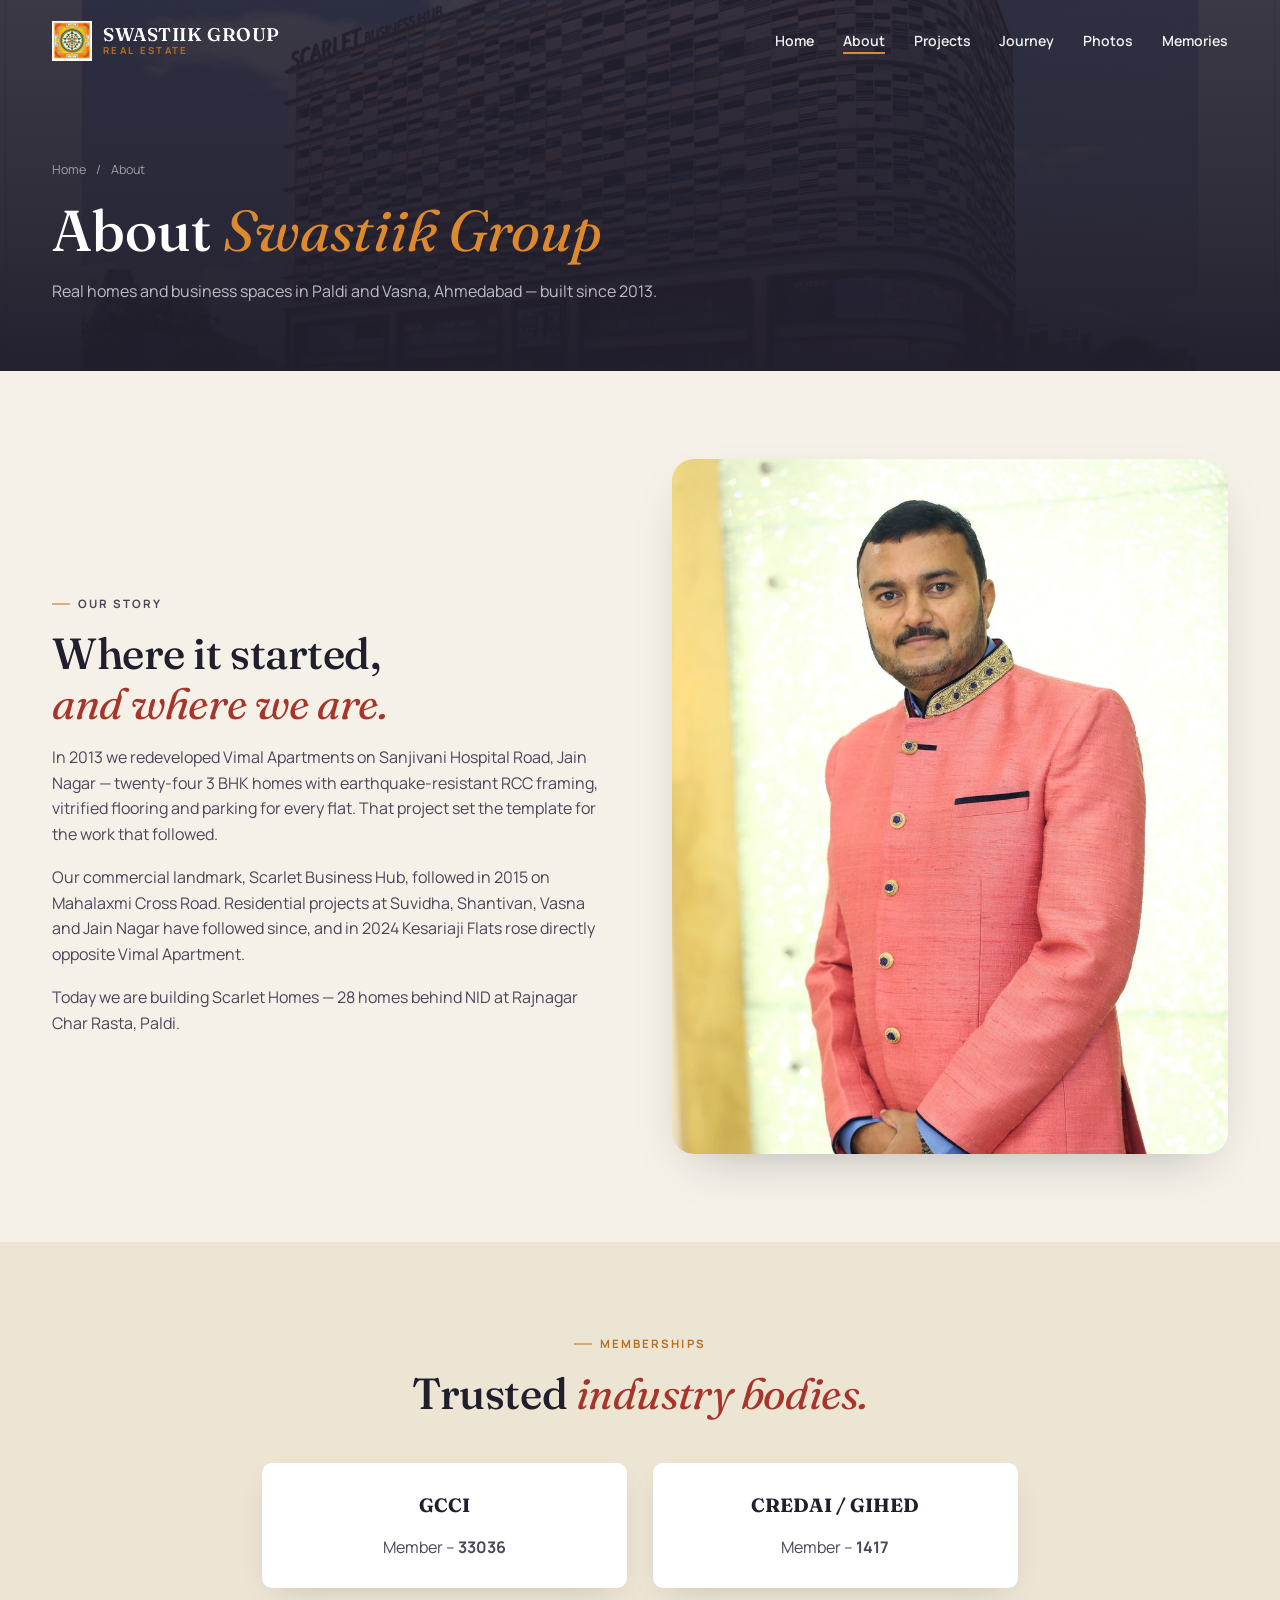
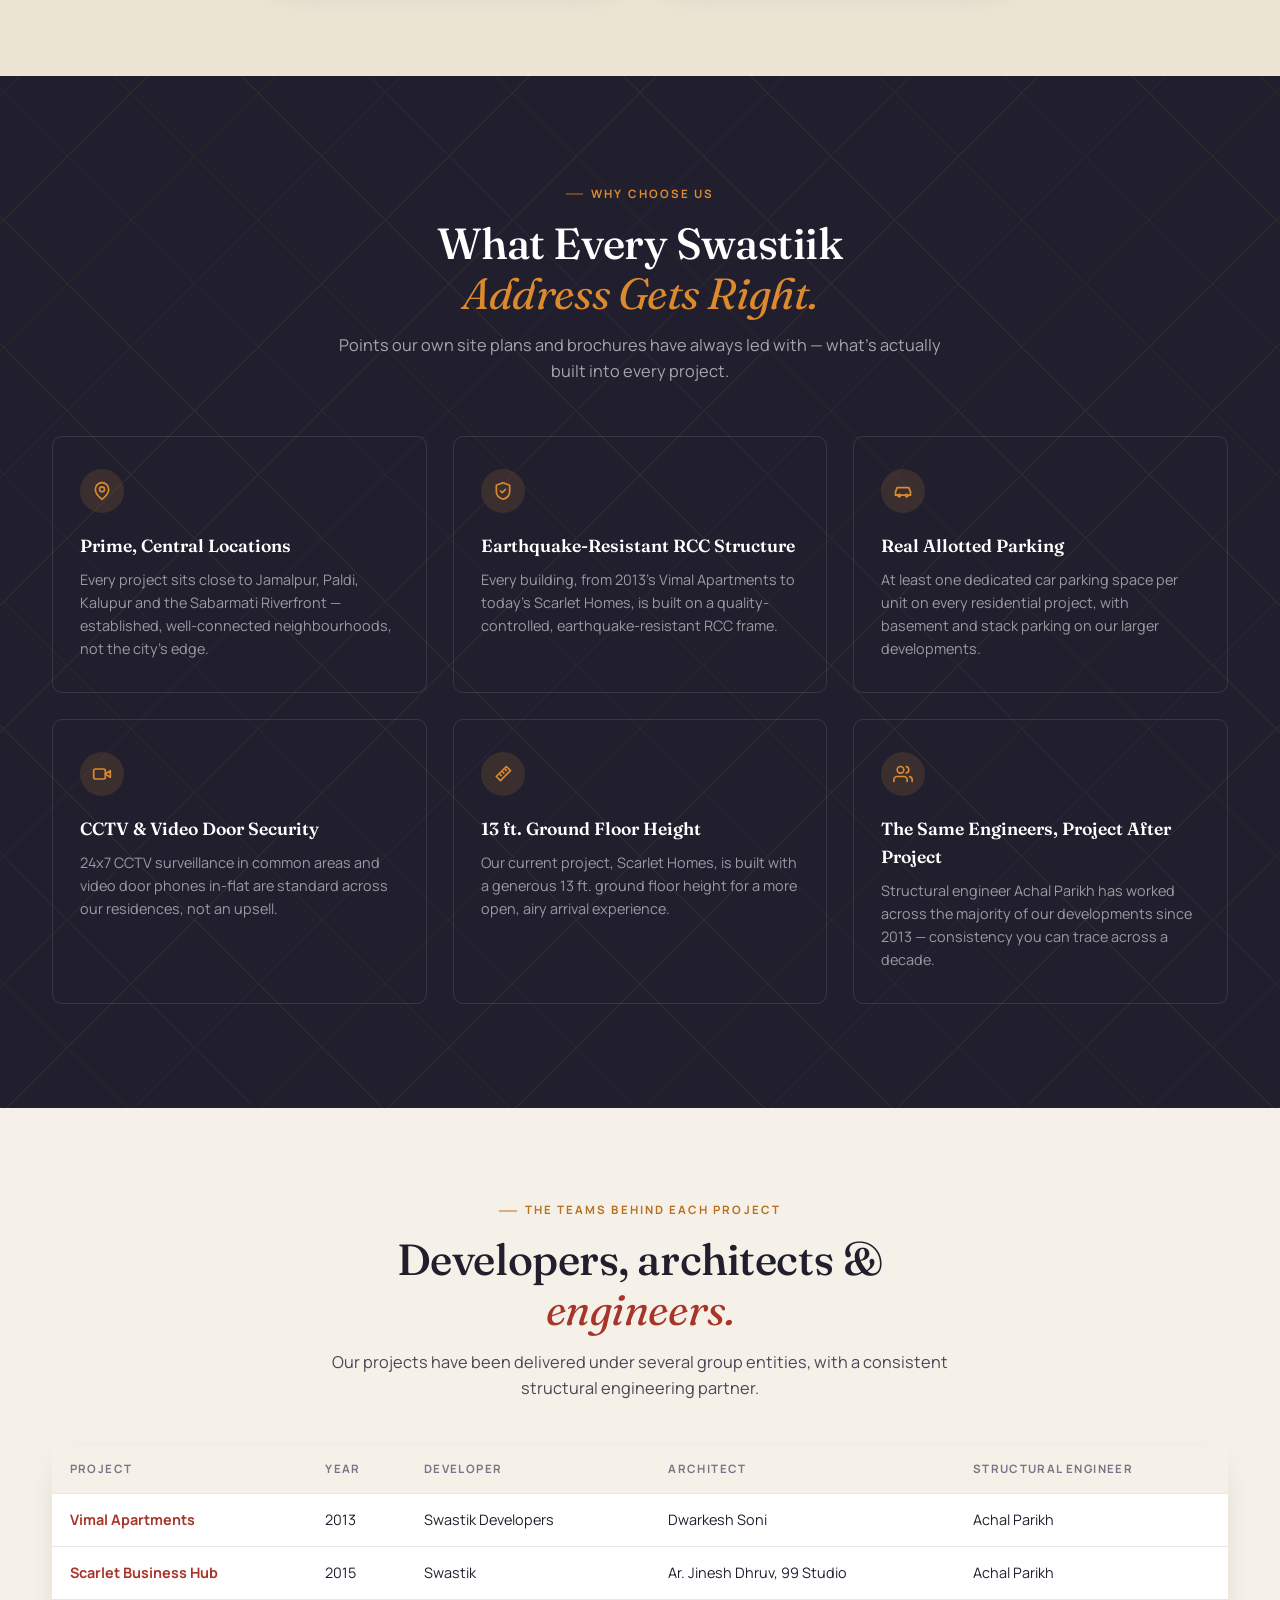
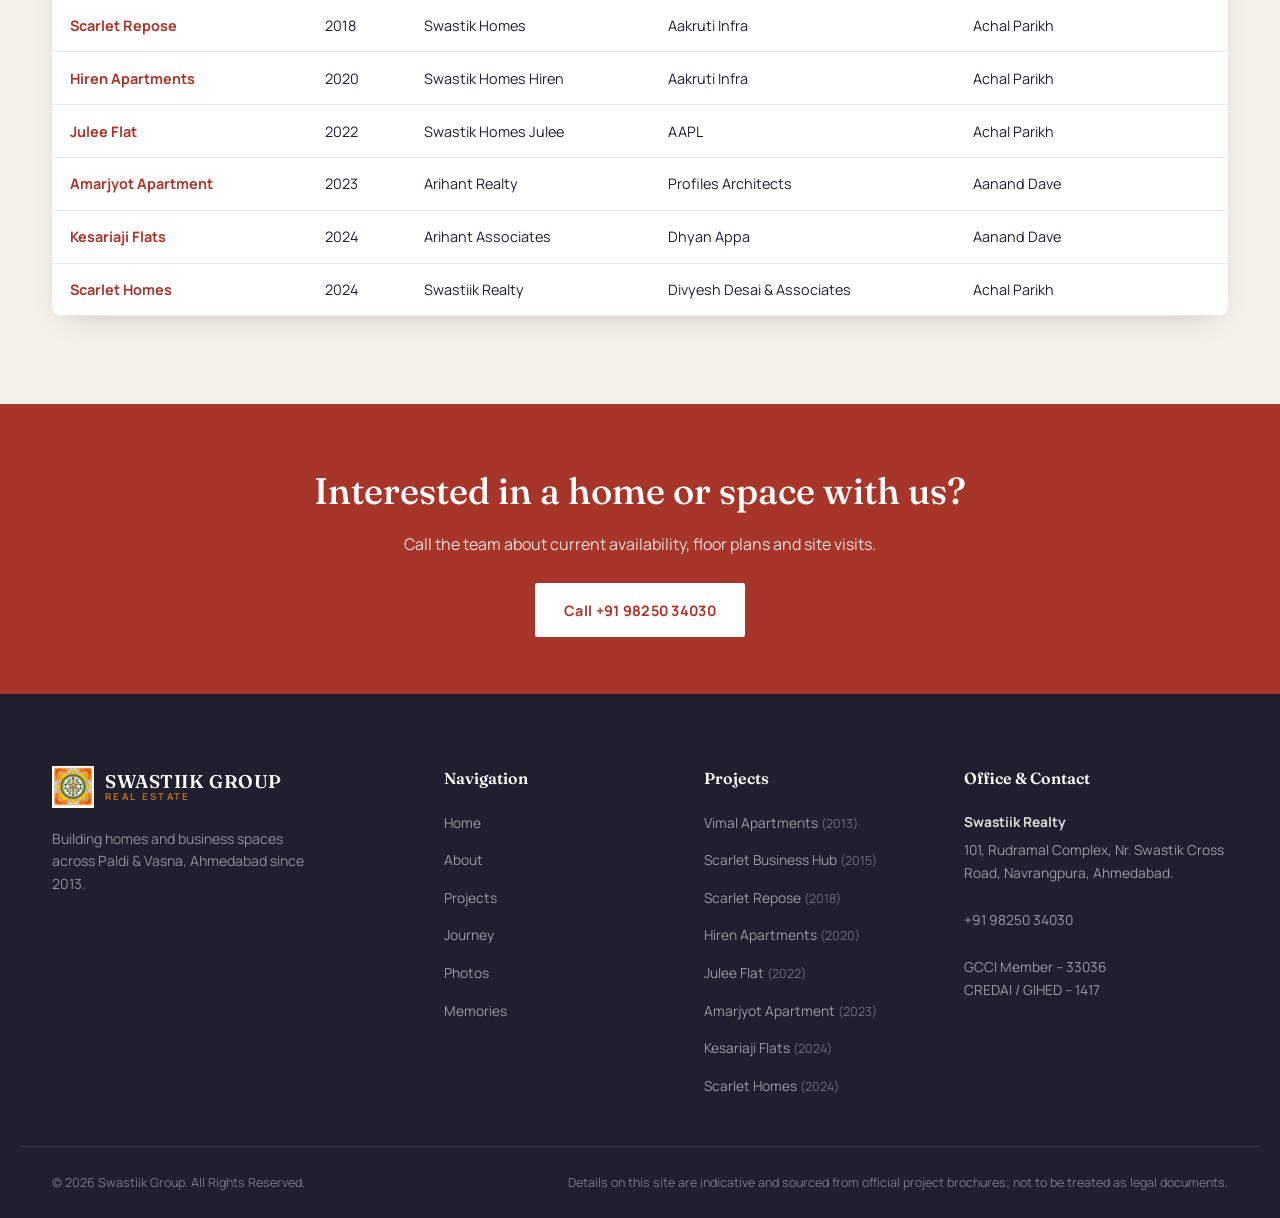
==== commit c1d00227: "uplode" ====
--- a/about.html
+++ b/about.html
@@ -25,10 +25,10 @@
 <nav id="navbar" class="navbar">
  <div class="nav-container">
   <a href="index.html" class="nav-logo"><img src="images/logo.png" alt="Swastiik Group logo"><div class="logo-text"><span class="logo-name">SWASTIIK GROUP</span><span class="logo-sub">Real Estate</span></div></a>
-  <ul class="nav-links"><li><a href="index.html" class="nav-link">Home</a></li><li><a href="about.html" class="nav-link active">About</a></li><li><a href="projects.html" class="nav-link">Projects</a></li><li><a href="journey.html" class="nav-link">Journey</a></li><li><a href="photo.html" class="nav-link">Photos</a></li></ul>
+  <ul class="nav-links"><li><a href="index.html" class="nav-link">Home</a></li><li><a href="about.html" class="nav-link active">About</a></li><li><a href="projects.html" class="nav-link">Projects</a></li><li><a href="journey.html" class="nav-link">Journey</a></li><li><a href="photo.html" class="nav-link">Photos</a></li><li><a href="memories.html" class="nav-link">Memories</a></li></ul>
   <button class="hamburger" id="hamburger" aria-label="Toggle menu" aria-expanded="false"><span></span><span></span><span></span></button>
  </div>
- <div class="mobile-menu" id="mobileMenu"><ul class="mobile-nav-links"><li><a href="index.html" class="mobile-nav-link">Home</a></li><li><a href="about.html" class="mobile-nav-link active">About</a></li><li><a href="projects.html" class="mobile-nav-link">Projects</a></li><li><a href="journey.html" class="mobile-nav-link">Journey</a></li><li><a href="photo.html" class="mobile-nav-link">Photos</a></li></ul></div>
+ <div class="mobile-menu" id="mobileMenu"><ul class="mobile-nav-links"><li><a href="index.html" class="mobile-nav-link">Home</a></li><li><a href="about.html" class="mobile-nav-link active">About</a></li><li><a href="projects.html" class="mobile-nav-link">Projects</a></li><li><a href="journey.html" class="mobile-nav-link">Journey</a></li><li><a href="photo.html" class="mobile-nav-link">Photos</a></li><li><a href="memories.html" class="mobile-nav-link">Memories</a></li></ul></div>
 </nav>
 <header class="page-hero"><div class="hero-media"><img src="images/projects/sbh_hero_day.jpg" alt=""></div><div class="hero-overlay"></div><div class="container"><p class="crumbs"><a href="index.html">Home</a> <span>/</span> About</p><h1>About <em>Swastiik Group</em></h1><p class="lead">Real homes and business spaces in Paldi and Vasna, Ahmedabad — built since 2013.</p></div></header>
 <section class="section"><div class="container split"><div class="reveal"><p class="section-eyebrow">Our Story</p><h2 class="section-title">Where it started,<br><em>and where we are.</em></h2>
@@ -47,7 +47,7 @@
    <div class="footer-logo"><img src="images/logo.png" alt="Swastiik Group logo"><div class="logo-text"><span class="logo-name">SWASTIIK GROUP</span><span class="logo-sub">Real Estate</span></div></div>
    <p class="footer-tagline">Building homes and business spaces across Paldi &amp; Vasna, Ahmedabad since 2013.</p>
   </div>
-  <div class="footer-col"><h4>Navigation</h4><ul><li><a href="index.html">Home</a></li><li><a href="about.html">About</a></li><li><a href="projects.html">Projects</a></li><li><a href="journey.html">Journey</a></li><li><a href="photo.html">Photos</a></li></ul></div>
+  <div class="footer-col"><h4>Navigation</h4><ul><li><a href="index.html">Home</a></li><li><a href="about.html">About</a></li><li><a href="projects.html">Projects</a></li><li><a href="journey.html">Journey</a></li><li><a href="photo.html">Photos</a></li><li><a href="memories.html">Memories</a></li></ul></div>
   <div class="footer-col"><h4>Projects</h4><ul><li><a href="project-vimal.html">Vimal Apartments <span>(2013)</span></a></li><li><a href="project-scarlet-business-hub.html">Scarlet Business Hub <span>(2015)</span></a></li><li><a href="project-scarlet-repose.html">Scarlet Repose <span>(2018)</span></a></li><li><a href="project-hiren.html">Hiren Apartments <span>(2020)</span></a></li><li><a href="project-julee.html">Julee Flat <span>(2022)</span></a></li><li><a href="project-amarjyot.html">Amarjyot Apartment <span>(2023)</span></a></li><li><a href="project-kesariaji.html">Kesariaji Flats <span>(2024)</span></a></li><li><a href="project-scarlet-homes.html">Scarlet Homes <span>(2024)</span></a></li></ul></div>
   <div class="footer-col"><h4>Office &amp; Contact</h4><div class="footer-address-block"><strong>Swastiik Realty</strong>101, Rudramal Complex, Nr. Swastik Cross Road, Navrangpura, Ahmedabad.<br><br><a href="tel:+919825034030">+91 98250 34030</a><br><br>GCCI Member &ndash; 33036<br>CREDAI / GIHED &ndash; 1417</div></div>
  </div>
--- a/pages.css
+++ b/pages.css
@@ -173,3 +173,12 @@
 .hamburger.active span{background:#fff!important}
 .mobile-nav-link{display:block;padding:.2rem 0}
 .mobile-menu{overflow-y:auto}
+
+/* Memories */
+.memory-card{background:#fff;border-radius:var(--radius-md);box-shadow:var(--shadow-card);overflow:hidden;display:flex;flex-direction:column}
+.memory-img{position:relative;display:block;aspect-ratio:4/5;overflow:hidden}
+.memory-img img{width:100%;height:100%;object-fit:cover;transition:transform .5s}
+.memory-img:hover img{transform:scale(1.05)}
+.memory-body{padding:1.3rem 1.4rem 1.5rem}
+.memory-body h3{font-family:var(--font-display);font-size:1.25rem}
+.memory-body p{font-size:.9rem;color:var(--color-ink-soft);margin:.5rem 0 .9rem}
